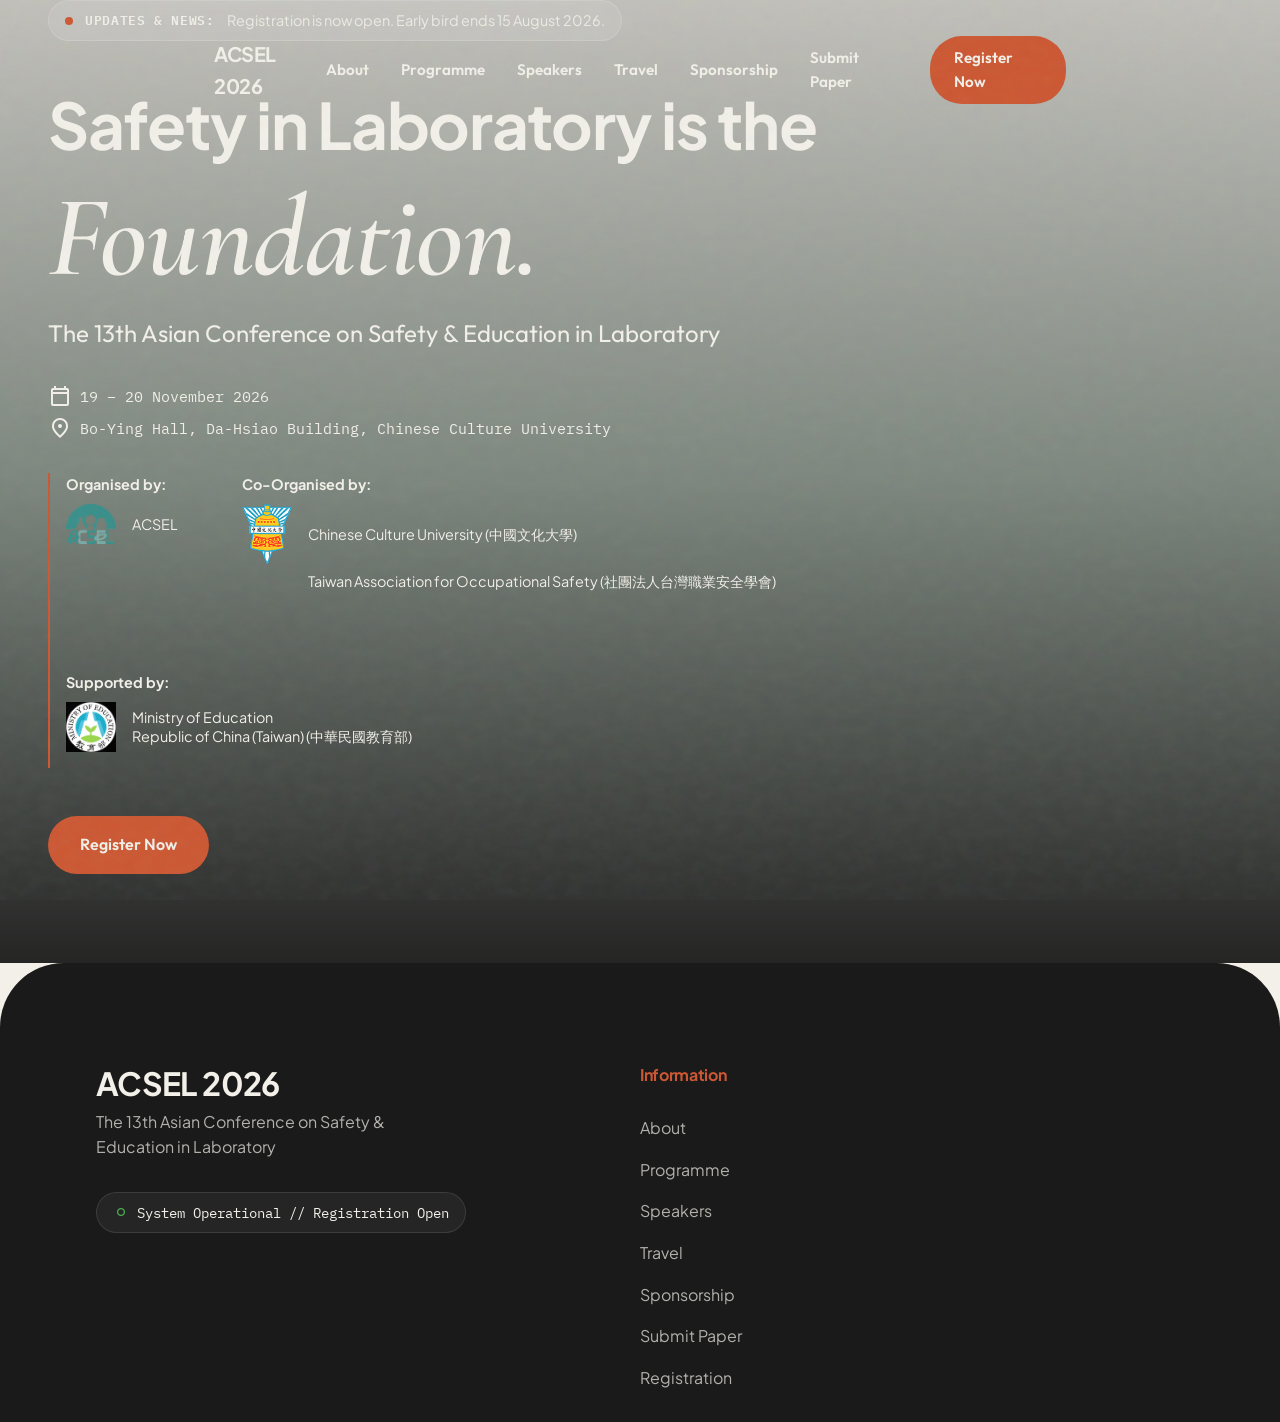
==== index.html @ ea6f5a6c "基本網頁架構" ====
<!DOCTYPE html>
<html lang="en">

<head>
    <meta charset="UTF-8">
    <meta name="viewport" content="width=device-width, initial-scale=1.0">
    <title>ACSEL 2026 | Safety & Education in Laboratory</title>

    <link rel="preconnect" href="https://fonts.googleapis.com">
    <link rel="preconnect" href="https://fonts.gstatic.com" crossorigin>
    <link
        href="https://fonts.googleapis.com/css2?family=Cormorant+Garamond:ital,wght@1,600&family=IBM+Plex+Mono&family=Outfit:wght@400;600&family=Plus+Jakarta+Sans:wght@400;700&display=swap"
        rel="stylesheet">
    <link href="https://fonts.googleapis.com/css2?family=Material+Symbols+Outlined" rel="stylesheet">

    <link rel="stylesheet" href="style.css">
</head>

<body>

    <!-- Noise Overlay -->
    <svg class="noise-overlay" viewBox="0 0 100 100" preserveAspectRatio="none">
        <filter id="noiseFilter">
            <feTurbulence type="fractalNoise" baseFrequency="0.8" numOctaves="3" stitchTiles="stitch" />
        </filter>
        <rect width="100%" height="100%" filter="url(#noiseFilter)" opacity="0.05" />
    </svg>

    <!-- Navbar -->
    <nav class="navbar" id="navbar">
        <div class="nav-container">
            <a href="index.html" class="logo">ACSEL 2026</a>

            <input type="checkbox" id="nav-toggle" class="nav-toggle-checkbox">
            <label for="nav-toggle" class="nav-toggle-label">
                <span class="material-symbols-outlined menu-icon">menu</span>
                <span class="material-symbols-outlined close-icon">close</span>
            </label>

            <div class="nav-menu">
                <a href="about.html" class="nav-link">About</a>
                <a href="programme.html" class="nav-link">Programme</a>
                <a href="speakers.html" class="nav-link">Speakers</a>
                <a href="travel.html" class="nav-link">Travel</a>
                <a href="sponsorship.html" class="nav-link">Sponsorship</a>
                <a href="submit.html" class="nav-link">Submit Paper</a>
                <a href="register.html" class="btn btn-accent nav-cta">
                    <span class="btn-bg"></span>
                    <span class="btn-text">Register Now</span>
                </a>
            </div>
        </div>
    </nav>

    <!-- Hero Section -->
    <section id="home" class="hero section-dark">
        <div class="hero-bg"></div>
        <div class="hero-gradient"></div>
        <div class="container hero-container">
            <div class="hero-content">
                <div class="updates-news animate-item">
                    <span class="pulse-dot"></span>
                    <span class="update-label">Updates & News:</span>
                    <span class="update-text">Registration is now open. Early bird ends 15 August 2026.</span>
                </div>

                <h1 class="hero-title">
                    <span class="hero-sans animate-item">Safety in Laboratory is the</span><br>
                    <span class="hero-serif animate-item">Foundation.</span>
                </h1>
                <p class="hero-subtitle animate-item">The 13th Asian Conference on Safety & Education in Laboratory</p>
                <div class="hero-details animate-item">
                    <p><span class="material-symbols-outlined">calendar_today</span> 19 – 20 November 2026</p>
                    <p><span class="material-symbols-outlined">location_on</span> Bo-Ying Hall, Da-Hsiao Building,
                        Chinese Culture University</p>
                </div>

                <div class="organizer-info animate-item">
                    <div class="org-block">
                        <strong>Organised by:</strong><br>
                        <div class="org-logos">
                            <img src="images/logo-acsel.png" alt="ACSEL Logo" class="org-logo">
                            <span>ACSEL</span>
                        </div>
                    </div>
                    <div class="org-block">
                        <strong>Co-Organised by:</strong><br>
                        <div class="org-logos">
                            <img src="images/logo-ccu.png" alt="Chinese Culture University Logo" class="org-logo">
                            <span>Chinese Culture University (中國文化大學)</span>
                        </div>
                        <div class="org-logos">
                            <span style="padding-left:calc(50px + 1rem);">Taiwan Association for Occupational Safety
                                (社團法人台灣職業安全學會)</span>
                        </div>
                    </div>
                    <div class="org-block">
                        <strong>Supported by:</strong><br>
                        <div class="org-logos">
                            <img src="images/logo-moe.png" alt="Ministry of Education Logo" class="org-logo">
                            <span>Ministry of Education<br>Republic of China (Taiwan) (中華民國教育部)</span>
                        </div>
                    </div>
                </div>

                <div class="animate-item">
                    <a href="register.html" class="btn btn-accent hero-btn">
                        <span class="btn-bg"></span>
                        <span class="btn-text">Register Now</span>
                    </a>
                </div>
            </div>
        </div>
    </section>

    <!-- Footer -->
    <footer class="footer">
        <div class="container footer-grid">
            <div class="footer-brand">
                <h2>ACSEL 2026</h2>
                <p>The 13th Asian Conference on Safety & Education in Laboratory</p>
                <div class="system-status mt-md">
                    <span class="material-symbols-outlined status-dot">fiber_manual_record</span>
                    <span class="status-text data-text">System Operational // Registration Open</span>
                </div>
            </div>
            <div class="footer-nav">
                <h4>Information</h4>
                <a href="about.html">About</a>
                <a href="programme.html">Programme</a>
                <a href="speakers.html">Speakers</a>
                <a href="travel.html">Travel</a>
                <a href="sponsorship.html">Sponsorship</a>
                <a href="submit.html">Submit Paper</a>
                <a href="register.html">Registration</a>
            </div>
        </div>
    </footer>

    <script src="main.js"></script>
</body>

</html>
---- style.css ----
:root {
  /* Preset A: Organic Tech */
  --c-primary: #2E4036;
  --c-accent: #CC5833;
  --c-bg: #F2F0E9;
  --c-dark: #1A1A1A;
  --c-light: #F9F8F5;
  --c-white: #FFFFFF;

  /* Typography */
  --font-heading: 'Plus Jakarta Sans', sans-serif;
  --font-heading-alt: 'Outfit', sans-serif;
  --font-drama: 'Cormorant Garamond', serif;
  --font-data: 'IBM Plex Mono', monospace;
  --font-body: 'Plus Jakarta Sans', sans-serif;

  /* Breakpoints for reference */
  --bp-sm: 640px;
  --bp-md: 768px;
  --bp-lg: 1024px;
  --bp-xl: 1280px;
  --bp-2xl: 1536px;

  /* Easing */
  --ease-entrance: cubic-bezier(0.22, 1, 0.36, 1);
  --ease-morph: cubic-bezier(0.45, 0, 0.55, 1);
  --ease-bounce: cubic-bezier(0.34, 1.56, 0.64, 1);
  --ease-spring: cubic-bezier(0.25, 0.46, 0.45, 0.94);
}

* {
  box-sizing: border-box;
  margin: 0;
  padding: 0;
}

body {
  font-family: var(--font-body);
  background-color: var(--c-bg);
  color: var(--c-dark);
  line-height: 1.6;
  overflow-x: hidden;
  -webkit-font-smoothing: antialiased;
}

html {
  scroll-behavior: smooth;
}

/* Global Noise Overlay */
.noise-overlay {
  position: fixed;
  top: 0;
  left: 0;
  width: 100vw;
  height: 100vh;
  pointer-events: none;
  z-index: 9999;
}

/* Containers */
.container {
  width: 100%;
  max-width: 1280px;
  margin-inline: auto;
  padding-inline: clamp(1rem, 4vw, 3rem);
}

/* Utilities */
.py-fluid {
  padding-block: clamp(4rem, 8vw, 8rem);
}

.pt-fluid {
  padding-top: clamp(4rem, 8vw, 8rem);
}

.pb-fluid {
  padding-bottom: clamp(4rem, 8vw, 8rem);
}

.pb-xxl {
  margin-bottom: clamp(4rem, 12vw, 12rem);
}

.mt-sm {
  margin-top: 1rem;
}

.mt-md {
  margin-top: 2rem;
}

.mt-lg {
  margin-top: 3rem;
}

.mt-xl {
  margin-top: 5rem;
}

.mb-xl {
  margin-bottom: 4rem;
}

.text-center {
  text-align: center;
}

.w-full {
  width: 100%;
}

/* Typography */
h1,
h2,
h3,
h4,
.font-heading {
  font-family: var(--font-heading);
  font-weight: 700;
  letter-spacing: -0.02em;
  line-height: 1.1;
}

.section-title {
  font-size: clamp(2rem, 5vw, 4.5rem);
  margin-bottom: 2rem;
  letter-spacing: -0.03em;
}

.data-text {
  font-family: var(--font-data);
  font-size: 0.9rem;
}

.body-large {
  font-size: clamp(1.125rem, 2vw, 1.5rem);
  line-height: 1.5;
  margin-bottom: 1.5rem;
}

.quote {
  font-family: var(--font-drama);
  font-size: clamp(1.5rem, 3vw, 2.5rem);
  font-style: italic;
  line-height: 1.3;
  margin-block: 2rem;
  color: var(--c-primary);
}

/* Buttons */
.btn {
  display: inline-flex;
  align-items: center;
  justify-content: center;
  padding: 1rem 2rem;
  font-family: var(--font-heading-alt);
  font-weight: 600;
  font-size: 1rem;
  text-decoration: none;
  border-radius: 2rem;
  border: none;
  cursor: pointer;
  position: relative;
  overflow: hidden;
  transition: transform 0.3s var(--ease-spring), box-shadow 0.3s var(--ease-spring);
}

.btn:hover {
  transform: scale(1.03) translateY(-1px);
}

.btn:active {
  transform: scale(0.98);
}

.btn-primary {
  background-color: var(--c-primary);
  color: var(--c-bg);
}

.btn-primary:hover {
  background-color: #3b5245;
}

.btn-accent {
  background-color: var(--c-accent);
  color: var(--c-bg);
}

.btn-accent .btn-bg {
  position: absolute;
  top: 0;
  left: -100%;
  width: 100%;
  height: 100%;
  background-color: var(--c-primary);
  transition: left 0.4s var(--ease-morph);
  z-index: 1;
}

.btn-accent:hover .btn-bg {
  left: 0;
}

.btn-accent .btn-text {
  position: relative;
  z-index: 2;
}

.btn-outline {
  background-color: transparent;
  color: var(--c-bg);
  border: 1px solid rgba(255, 255, 255, 0.4);
}

.btn-outline:hover {
  border-color: var(--c-white);
  background-color: rgba(255, 255, 255, 0.1);
}

/* Links */
a {
  color: inherit;
  text-decoration: none;
  transition: opacity 0.3s ease, transform 0.3s var(--ease-spring);
}

a:hover {
  opacity: 0.8;
  transform: translateY(-1px);
}

/* Icons */
.material-symbols-outlined {
  vertical-align: middle;
}

.icon-large {
  font-size: 2.5rem;
  color: var(--c-accent);
  margin-bottom: 1rem;
}

/* Navbar */
.navbar {
  position: fixed;
  top: 1.5rem;
  left: 50%;
  transform: translateX(-50%);
  width: calc(100% - 2rem);
  max-width: 900px;
  background: transparent;
  color: var(--c-bg);
  border-radius: 3rem;
  transition: all 0.4s var(--ease-morph);
  z-index: 1000;
  padding: 0.75rem 1.5rem;
}

.navbar.scrolled {
  background: rgba(242, 240, 233, 0.85);
  /* var(--c-bg) with opacity */
  backdrop-filter: blur(24px);
  -webkit-backdrop-filter: blur(24px);
  color: var(--c-primary);
  box-shadow: 0 4px 24px rgba(0, 0, 0, 0.06);
  border: 1px solid rgba(0, 0, 0, 0.05);
}

.nav-container {
  display: flex;
  justify-content: space-between;
  align-items: center;
}

.logo {
  font-family: var(--font-heading);
  font-weight: 700;
  font-size: 1.25rem;
  letter-spacing: -0.02em;
}

.nav-menu {
  display: flex;
  align-items: center;
  gap: 2rem;
}

.nav-link {
  font-family: var(--font-heading-alt);
  font-size: 0.95rem;
  font-weight: 600;
}

.nav-cta {
  padding: 0.6rem 1.5rem;
  font-size: 0.95rem;
}

.nav-toggle-checkbox,
.nav-toggle-label {
  display: none;
}

.nav-toggle-label {
  cursor: pointer;
  color: inherit;
}

.nav-toggle-label .close-icon {
  display: none;
}

.nav-toggle-checkbox:checked~.nav-toggle-label .menu-icon {
  display: none;
}

.nav-toggle-checkbox:checked~.nav-toggle-label .close-icon {
  display: block;
}

@media (max-width: 1023px) {
  .navbar {
    top: 1rem;
  }

  .nav-toggle-label {
    display: block;
    z-index: 1001;
  }

  .nav-menu {
    position: fixed;
    top: 4.5rem;
    left: 1rem;
    right: 1rem;
    background: rgba(26, 26, 26, 0.95);
    backdrop-filter: blur(24px);
    -webkit-backdrop-filter: blur(24px);
    flex-direction: column;
    padding: 3rem 2rem;
    border-radius: 2rem;
    opacity: 0;
    pointer-events: none;
    transform: translateY(-20px);
    transition: all 0.4s var(--ease-morph);
    color: var(--c-bg);
    border: 1px solid rgba(255, 255, 255, 0.1);
  }

  .navbar.scrolled .nav-menu {
    background: rgba(242, 240, 233, 0.95);
    color: var(--c-primary);
    border: 1px solid rgba(0, 0, 0, 0.05);
  }

  .nav-toggle-checkbox:checked~.nav-menu {
    opacity: 1;
    pointer-events: auto;
    transform: translateY(0);
  }

  .nav-link {
    font-size: 1.2rem;
  }

  .nav-cta {
    width: 100%;
    margin-top: 1rem;
  }
}

/* Animations Core */
@keyframes fadeUp {
  0% {
    opacity: 0;
    transform: translateY(40px);
  }

  100% {
    opacity: 1;
    transform: translateY(0);
  }
}

/* Hero Section */
.hero {
  position: relative;
  min-height: 100dvh;
  display: flex;
  align-items: flex-end;
  color: var(--c-bg);
  padding-bottom: clamp(3rem, 10vh, 6rem);
}

.hero-bg {
  position: absolute;
  top: 0;
  left: 0;
  width: 100%;
  height: 100%;
  background-image: url('https://images.unsplash.com/photo-1542840410-3092f99611a3?ixlib=rb-4.0.3&auto=format&fit=crop&w=2000&q=80');
  background-size: cover;
  background-position: center;
  z-index: 1;
}

.hero-gradient {
  position: absolute;
  top: 0;
  left: 0;
  width: 100%;
  height: 100%;
  background: linear-gradient(to top, rgba(26, 26, 26, 0.95) 0%, rgba(46, 64, 54, 0.6) 50%, rgba(0, 0, 0, 0.2) 100%);
  z-index: 2;
}

.hero-container {
  position: relative;
  z-index: 3;
}

.hero-content {
  max-width: 800px;
}

.hero-title {
  margin-bottom: 1.5rem;
}

.hero-sans {
  font-size: clamp(2rem, 5vw, 4rem);
  letter-spacing: -0.02em;
  display: block;
}

.hero-serif {
  font-family: var(--font-drama);
  font-size: clamp(3.5rem, 9vw, 8rem);
  font-style: italic;
  font-weight: 600;
  display: block;
  line-height: 0.9;
  color: var(--c-bg);
}

.hero-subtitle {
  font-family: var(--font-heading-alt);
  font-size: clamp(1rem, 2.5vw, 1.5rem);
  margin-bottom: 2rem;
  opacity: 0.9;
}

.hero-details {
  display: flex;
  flex-direction: column;
  gap: 0.5rem;
  font-family: var(--font-data);
  font-size: 0.95rem;
  margin-bottom: 2rem;
}

.hero-details p {
  display: flex;
  align-items: center;
  gap: 0.5rem;
}

.organizer-info {
  display: flex;
  flex-direction: column;
  gap: 1.5rem;
  font-size: 0.9rem;
  opacity: 0.8;
  margin-bottom: 3rem;
  border-left: 2px solid var(--c-accent);
  padding-left: 1rem;
  flex-wrap: wrap;
}

@media (min-width: 768px) {
  .organizer-info {
    flex-direction: row;
    gap: 4rem;
  }
}

.org-block {
  margin-bottom: 1rem;
}

.org-logos {
  display: flex;
  align-items: center;
  gap: 1rem;
  margin-top: 0.5rem;
  line-height: 1.3;
}

.org-logo {
  width: 50px;
  height: auto;
  object-fit: contain;
}

/* Updates & News in Hero */
.updates-news {
  display: inline-flex;
  align-items: center;
  gap: 0.75rem;
  padding: 0.5rem 1rem;
  background: rgba(255, 255, 255, 0.1);
  backdrop-filter: blur(12px);
  -webkit-backdrop-filter: blur(12px);
  border: 1px solid rgba(255, 255, 255, 0.15);
  border-radius: 2rem;
  margin-bottom: 3rem;
}

.pulse-dot {
  width: 8px;
  height: 8px;
  border-radius: 50%;
  background-color: var(--c-accent);
  box-shadow: 0 0 0 rgba(204, 88, 51, 0.4);
  animation: pulse 2s infinite;
}

@keyframes pulse {
  0% {
    box-shadow: 0 0 0 0 rgba(204, 88, 51, 0.4);
  }

  70% {
    box-shadow: 0 0 0 10px rgba(204, 88, 51, 0);
  }

  100% {
    box-shadow: 0 0 0 0 rgba(204, 88, 51, 0);
  }
}

.update-label {
  font-family: var(--font-data);
  font-size: 0.8rem;
  font-weight: 600;
  letter-spacing: 0.05em;
  text-transform: uppercase;
}

.update-text {
  font-size: 0.9rem;
  opacity: 0.9;
}

@media (max-width: 640px) {
  .hero-btn {
    width: 100%;
  }
}

/* Hero Stagger Animation setup */
.hero-content .animate-item,
.hero-content .hero-sans,
.hero-content .hero-serif {
  opacity: 0;
  will-change: transform, opacity;
}

.hero.animate .animate-item {
  animation: fadeUp 0.8s var(--ease-entrance) forwards;
}

.hero.animate .hero-sans {
  animation: fadeUp 0.8s var(--ease-entrance) forwards;
  animation-delay: 0.1s;
}

.hero.animate .hero-serif {
  animation: fadeUp 0.8s var(--ease-entrance) forwards;
  animation-delay: 0.2s;
}

.hero.animate .hero-subtitle {
  animation: fadeUp 0.8s var(--ease-entrance) forwards;
  animation-delay: 0.3s;
}

.hero.animate .hero-details {
  animation: fadeUp 0.8s var(--ease-entrance) forwards;
  animation-delay: 0.4s;
}

.hero.animate .organizer-info {
  animation: fadeUp 0.8s var(--ease-entrance) forwards;
  animation-delay: 0.5s;
}

.hero.animate .hero-btn {
  animation: fadeUp 0.8s var(--ease-entrance) forwards;
  animation-delay: 0.6s;
}

.hero.subpage-hero {
  min-height: 40vh;
  padding-bottom: 2rem;
}

.hero.subpage-hero .hero-serif {
  font-size: clamp(3rem, 7vw, 5rem);
}

.hero.subpage-hero .hero-bg {
  background-image: none;
  /* remove default image if not wanted, or keep it */
  background-color: var(--c-dark);
}

/* Scroll Animation Base */
.animate-on-scroll {
  opacity: 0;
  transform: translateY(40px);
  transition: opacity 0.8s var(--ease-entrance), transform 0.8s var(--ease-entrance);
  will-change: transform, opacity;
}

.animate-on-scroll.visible {
  opacity: 1;
  transform: translateY(0);
}

/* About Section */
.about-grid {
  display: grid;
  gap: 4rem;
}

@media (min-width: 1024px) {
  .about-grid {
    grid-template-columns: 3fr 1fr;
    gap: 6rem;
  }
}

.committee-list {
  list-style: none;
  margin-top: 2rem;
}

.committee-list li {
  display: flex;
  align-items: center;
  gap: 1rem;
  padding-block: 1.5rem;
  border-bottom: 1px solid rgba(26, 26, 26, 0.1);
  font-family: var(--font-heading-alt);
  font-size: 1.1rem;
  font-weight: 600;
}

.step-num {
  font-family: var(--font-data);
  font-size: 0.9rem;
  color: var(--c-accent);
}

/* Features Grid (Interactive Functional Artifacts) */
.features-grid {
  display: grid;
  gap: 2rem;
  grid-template-columns: 1fr;
}

@media (min-width: 768px) {
  .features-grid {
    grid-template-columns: 1fr 1fr;
  }

  .span-full {
    grid-column: 1 / -1;
  }
}

@media (min-width: 1024px) {
  .features-grid {
    grid-template-columns: repeat(3, 1fr);
  }

  .span-full {
    grid-column: span 1;
  }
}

.feature-card {
  background: var(--c-light);
  border-radius: 2.5rem;
  padding: 2.5rem;
  box-shadow: 0 20px 40px rgba(0, 0, 0, 0.03);
  border: 1px solid rgba(0, 0, 0, 0.04);
  position: relative;
  overflow: hidden;
  display: flex;
  flex-direction: column;
}

.card-title {
  font-size: 1.5rem;
  margin-bottom: 0.5rem;
}

.card-desc {
  font-size: 1rem;
  opacity: 0.8;
  margin-bottom: 2rem;
}

.live-feed-label {
  display: inline-flex;
  align-items: center;
  gap: 0.5rem;
  font-family: var(--font-data);
  font-size: 0.75rem;
  background: rgba(204, 88, 51, 0.1);
  color: var(--c-accent);
  padding: 0.3rem 0.8rem;
  border-radius: 1rem;
  margin-bottom: 1rem;
  width: fit-content;
  text-transform: uppercase;
  letter-spacing: 0.05em;
}

/* Shuffler */
.shuffler-container {
  flex-grow: 1;
  position: relative;
  min-height: 200px;
  perspective: 1000px;
}

.shuffle-item {
  position: absolute;
  top: 0;
  left: 0;
  width: 100%;
  padding: 1.5rem;
  border-radius: 1.5rem;
  font-family: var(--font-heading-alt);
  font-weight: 600;
  font-size: 1.2rem;
  box-shadow: 0 10px 30px rgba(0, 0, 0, 0.05);
  transition: all 0.6s var(--ease-bounce);
  border: 1px solid rgba(0, 0, 0, 0.05);
}

.card-accent {
  background: var(--c-accent);
  color: var(--c-bg);
}

.card-primary {
  background: var(--c-primary);
  color: var(--c-bg);
}

.card-light {
  background: var(--c-white);
  color: var(--c-dark);
}

/* State classes added by JS */

/* Typewriter */
.typewriter-container {
  flex-grow: 1;
  background: var(--c-dark);
  color: var(--c-bg);
  padding: 1.5rem;
  border-radius: 1.5rem;
  font-family: var(--font-data);
  font-size: 0.9rem;
  line-height: 1.6;
}

.cursor {
  color: var(--c-accent);
  animation: blink 1s step-end infinite;
}

@keyframes blink {
  50% {
    opacity: 0;
  }
}

/* Scheduler */
.scheduler-container {
  background: var(--c-white);
  padding: 1.5rem;
  border-radius: 1.5rem;
  position: relative;
  margin-top: auto;
}

.grid-days {
  display: grid;
  grid-template-columns: repeat(7, 1fr);
  text-align: center;
  font-family: var(--font-data);
  font-size: 0.8rem;
  margin-bottom: 0.5rem;
  opacity: 0.5;
}

.grid-cells {
  display: grid;
  grid-template-columns: repeat(7, 1fr);
  gap: 0.25rem;
  aspect-ratio: 7/5;
}

.grid-cell {
  background: var(--c-bg);
  border-radius: 0.25rem;
  transition: all 0.3s;
}

.grid-cell.active {
  background: var(--c-accent);
}

.scheduler-cursor {
  position: absolute;
  color: var(--c-dark);
  font-size: 1.5rem;
  transition: all 0.8s cubic-bezier(0.34, 1.56, 0.64, 1);
  pointer-events: none;
  z-index: 10;
  filter: drop-shadow(0 4px 8px rgba(0, 0, 0, 0.2));
}

/* Philosophy Section (The Manifesto / Travel) */
.philosophy-section {
  position: relative;
  background: var(--c-dark);
  color: var(--c-bg);
  overflow: hidden;
}

.philosophy-bg {
  position: absolute;
  top: -10%;
  left: 0;
  width: 100%;
  height: 120%;
  background-image: url('https://images.unsplash.com/photo-1473448912268-2022ce9509d8?ixlib=rb-4.0.3&auto=format&fit=crop&w=2000&q=80');
  background-size: cover;
  background-position: center;
  opacity: 0.15;
  will-change: transform;
}

.philosophy-container {
  position: relative;
  z-index: 2;
}

.manifesto-small {
  font-family: var(--font-data);
  font-size: 0.9rem;
  text-transform: uppercase;
  letter-spacing: 0.05em;
  margin-bottom: 2rem;
  opacity: 0.6;
}

.manifesto-large {
  font-size: clamp(3rem, 7vw, 6rem);
  font-family: var(--font-drama);
  font-style: italic;
  font-weight: 600;
  line-height: 1.1;
}

.manifesto-large .word {
  display: inline-block;
  opacity: 0;
  transform: translateY(20px);
  transition: opacity 0.8s, transform 0.8s;
}

.manifesto-large.visible .word {
  opacity: 1;
  transform: translateY(0);
}

.accent-word {
  color: var(--c-accent);
}

/* Travel Cards */
.travel-grid {
  display: grid;
  gap: 2rem;
}

@media (min-width: 768px) {
  .travel-grid {
    grid-template-columns: 1fr 1fr;
  }
}

.travel-card {
  background: rgba(255, 255, 255, 0.05);
  border: 1px solid rgba(255, 255, 255, 0.1);
  padding: 3rem;
  border-radius: 2.5rem;
  backdrop-filter: blur(12px);
  -webkit-backdrop-filter: blur(12px);
}

.travel-card p {
  opacity: 0.8;
}

.pricing-list {
  list-style: none;
  margin-bottom: 1.5rem;
}

.pricing-list li {
  display: flex;
  justify-content: space-between;
  padding-block: 0.75rem;
  border-bottom: 1px solid rgba(255, 255, 255, 0.1);
}

.contact-box {
  background: rgba(0, 0, 0, 0.2);
  padding: 1.5rem;
  border-radius: 1rem;
  border: 1px solid rgba(255, 255, 255, 0.05);
}

/* Table Section (Sponsorship) */
.table-wrapper {
  overflow-x: auto;
  background: var(--c-white);
  border-radius: 2.5rem;
  padding: 2rem;
  box-shadow: 0 20px 40px rgba(0, 0, 0, 0.03);
}

.data-table {
  width: 100%;
  min-width: 900px;
  border-collapse: collapse;
  text-align: left;
}

.data-table th,
.data-table td {
  padding: 1.5rem;
  border-bottom: 1px solid rgba(0, 0, 0, 0.05);
}

.data-table th {
  font-family: var(--font-heading-alt);
  font-size: 1.1rem;
  color: var(--c-primary);
}

.data-table tbody tr:last-child td {
  border-bottom: none;
}

.data-table td:first-child {
  font-weight: 600;
  color: var(--c-dark);
}

.table-wrapper::-webkit-scrollbar {
  height: 8px;
}

.table-wrapper::-webkit-scrollbar-thumb {
  background: rgba(0, 0, 0, 0.1);
  border-radius: 4px;
}

/* Registration / Pricing */
.registration-section {
  background-color: var(--c-light);
}

.pricing-grid {
  display: grid;
  gap: 2rem;
  align-items: center;
}

@media (min-width: 768px) {
  .pricing-grid {
    grid-template-columns: repeat(2, 1fr);
  }

  .pricing-grid .pricing-card.featured {
    grid-column: span 2;
    max-width: 50%;
    margin: 0 auto;
  }
}

@media (min-width: 1024px) {
  .pricing-grid {
    grid-template-columns: repeat(3, 1fr);
  }

  .pricing-grid .pricing-card.featured {
    grid-column: auto;
    max-width: none;
  }
}

.pricing-card {
  background: var(--c-white);
  padding: 3rem;
  border-radius: 2.5rem;
  box-shadow: 0 20px 40px rgba(0, 0, 0, 0.03);
  border: 1px solid rgba(0, 0, 0, 0.04);
  text-align: center;
}

.pricing-card.featured {
  background: var(--c-primary);
  color: var(--c-bg);
  transform: scale(1.05);
  border: none;
  box-shadow: 0 30px 60px rgba(46, 64, 54, 0.15);
}

@media (max-width: 1023px) {
  .pricing-card.featured {
    transform: scale(1.02);
  }
}

.pricing-card h3 {
  font-size: 1.5rem;
  margin-bottom: 0.5rem;
}

.pricing-card .ends {
  opacity: 0.7;
  margin-bottom: 2rem;
}

.pricing-card .price {
  font-size: 3rem;
  font-family: var(--font-heading);
  font-weight: 700;
  margin-bottom: 0.5rem;
  line-height: 1;
}

.pricing-card .currency {
  font-size: 1rem;
  opacity: 0.8;
}

.pricing-card .tier {
  opacity: 0.8;
  margin-bottom: 1.5rem;
}

/* Footer */
.footer {
  background: var(--c-dark);
  color: var(--c-bg);
  border-radius: 4rem 4rem 0 0;
  padding: clamp(4rem, 8vw, 8rem) clamp(1rem, 4vw, 3rem) 2rem;
}

.footer-grid {
  display: grid;
  gap: 4rem;
}

@media (min-width: 768px) {
  .footer-grid {
    grid-template-columns: 2fr 1fr 1fr;
  }
}

@media (max-width: 767px) {
  .footer {
    border-radius: 2rem 2rem 0 0;
  }
}

.footer-brand h2 {
  font-size: 2rem;
  margin-bottom: 0.5rem;
}

.footer-brand p {
  opacity: 0.7;
  max-width: 300px;
}

.system-status {
  display: inline-flex;
  align-items: center;
  gap: 0.5rem;
  padding: 0.5rem 1rem;
  background: rgba(255, 255, 255, 0.05);
  border-radius: 2rem;
  border: 1px solid rgba(255, 255, 255, 0.1);
}

.status-dot {
  color: #4CAF50;
  font-size: 1rem;
  animation: pulse 2s infinite;
}

.footer-nav {
  display: flex;
  flex-direction: column;
  gap: 1rem;
}

.footer-nav h4 {
  color: var(--c-accent);
  margin-bottom: 1rem;
}

.footer-nav a {
  opacity: 0.7;
}

.footer-nav a:hover {
  opacity: 1;
}

@media (prefers-reduced-motion: reduce) {
  * {
    animation-duration: 0.01ms !important;
    animation-iteration-count: 1 !important;
    transition-duration: 0.01ms !important;
    scroll-behavior: auto !important;
  }

  .animate-on-scroll {
    opacity: 1;
    transform: none;
  }

  .philosophy-bg {
    transform: none !important;
  }
}
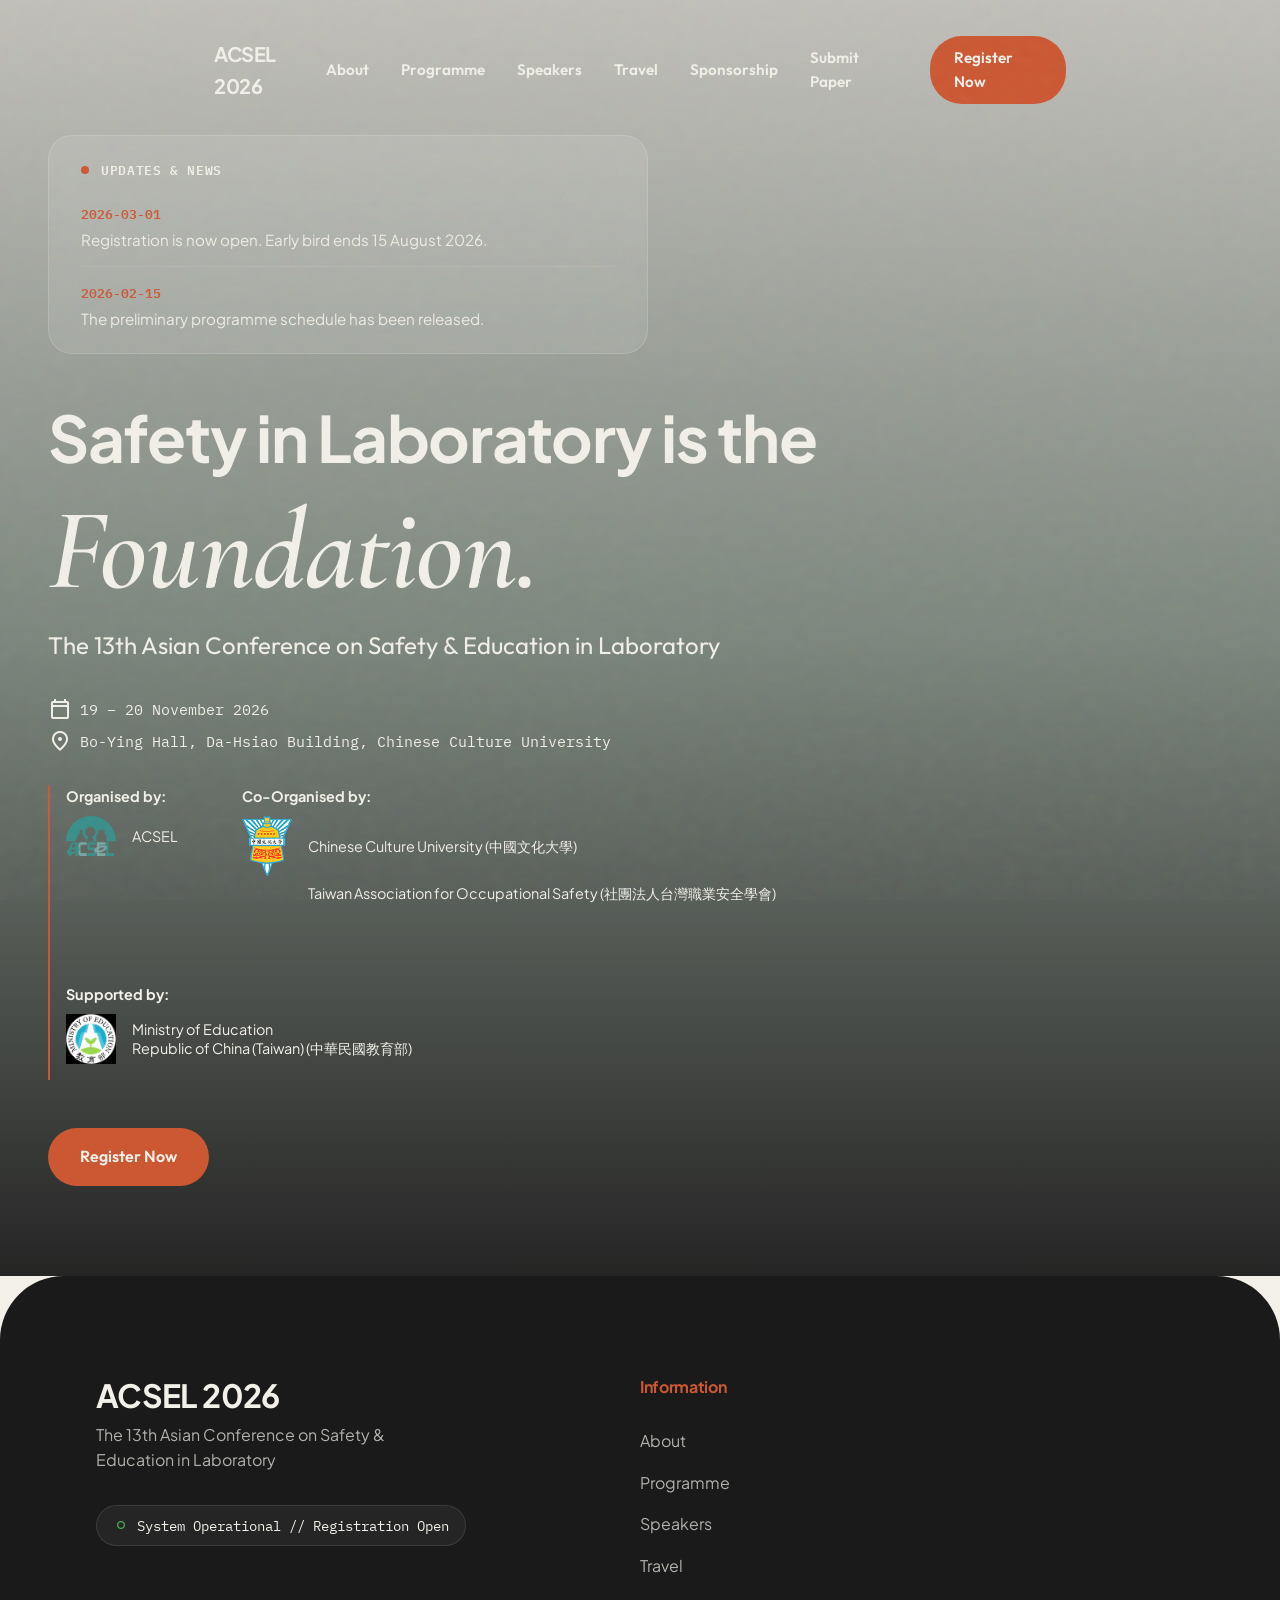
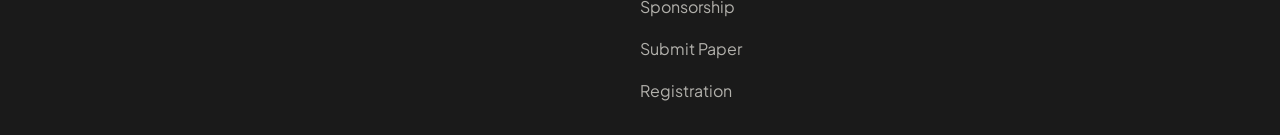
==== commit d6d4a734: "改為.net和SQLite" ====
--- a/index.html
+++ b/index.html
@@ -59,9 +59,20 @@
         <div class="container hero-container">
             <div class="hero-content">
                 <div class="updates-news animate-item">
-                    <span class="pulse-dot"></span>
-                    <span class="update-label">Updates & News:</span>
-                    <span class="update-text">Registration is now open. Early bird ends 15 August 2026.</span>
+                    <div class="update-header">
+                        <span class="pulse-dot"></span>
+                        <span class="update-label">Updates & News</span>
+                    </div>
+                    <div class="update-list">
+                        <div class="update-item">
+                            <span class="update-date">2026-03-01</span>
+                            <span class="update-text">Registration is now open. Early bird ends 15 August 2026.</span>
+                        </div>
+                        <div class="update-item">
+                            <span class="update-date">2026-02-15</span>
+                            <span class="update-text">The preliminary programme schedule has been released.</span>
+                        </div>
+                    </div>
                 </div>
 
                 <h1 class="hero-title">
--- a/style.css
+++ b/style.css
@@ -390,8 +390,9 @@
   position: relative;
   min-height: 100dvh;
   display: flex;
-  align-items: flex-end;
+  flex-direction: column;
   color: var(--c-bg);
+  padding-top: clamp(8rem, 15vh, 12rem);
   padding-bottom: clamp(3rem, 10vh, 6rem);
 }
 
@@ -420,6 +421,7 @@
 .hero-container {
   position: relative;
   z-index: 3;
+  margin-top: auto;
 }
 
 .hero-content {
@@ -507,16 +509,54 @@
 
 /* Updates & News in Hero */
 .updates-news {
-  display: inline-flex;
-  align-items: center;
-  gap: 0.75rem;
-  padding: 0.5rem 1rem;
+  display: flex;
+  flex-direction: column;
+  align-items: flex-start;
+  gap: 1rem;
+  padding: 1.5rem 2rem;
   background: rgba(255, 255, 255, 0.1);
   backdrop-filter: blur(12px);
   -webkit-backdrop-filter: blur(12px);
   border: 1px solid rgba(255, 255, 255, 0.15);
-  border-radius: 2rem;
+  border-radius: 1.5rem;
   margin-bottom: 3rem;
+  width: 100%;
+  max-width: 600px;
+}
+
+.update-header {
+  display: flex;
+  align-items: center;
+  gap: 0.75rem;
+  margin-bottom: 0.5rem;
+}
+
+.update-list {
+  display: flex;
+  flex-direction: column;
+  gap: 1rem;
+  width: 100%;
+}
+
+.update-item {
+  display: flex;
+  align-items: flex-start;
+  flex-direction: column;
+  gap: 0.25rem;
+  padding-bottom: 1rem;
+  border-bottom: 1px solid rgba(255, 255, 255, 0.1);
+}
+
+.update-item:last-child {
+  padding-bottom: 0;
+  border-bottom: none;
+}
+
+.update-date {
+  font-family: var(--font-data);
+  font-size: 0.8rem;
+  color: var(--c-accent);
+  font-weight: 600;
 }
 
 .pulse-dot {
@@ -551,8 +591,9 @@
 }
 
 .update-text {
-  font-size: 0.9rem;
-  opacity: 0.9;
+  font-size: 0.95rem;
+  opacity: 0.95;
+  line-height: 1.4;
 }
 
 @media (max-width: 640px) {
